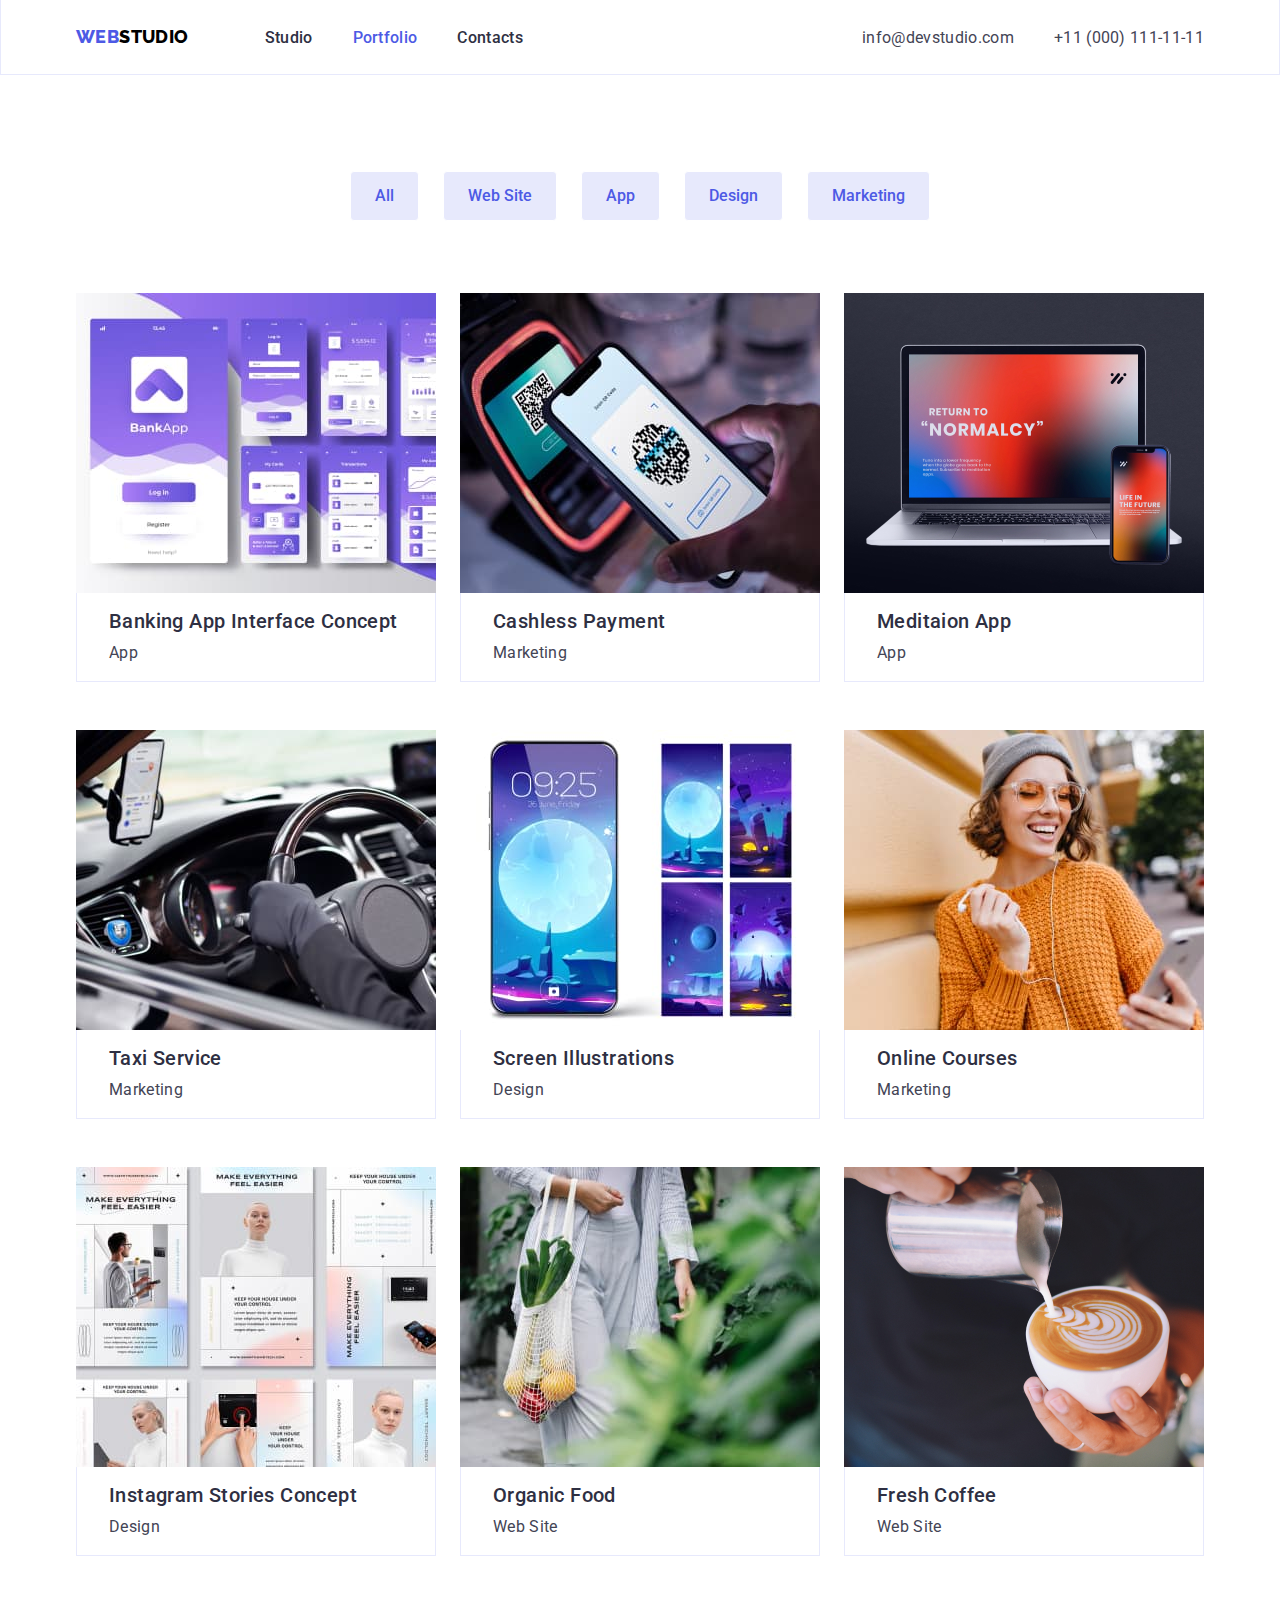
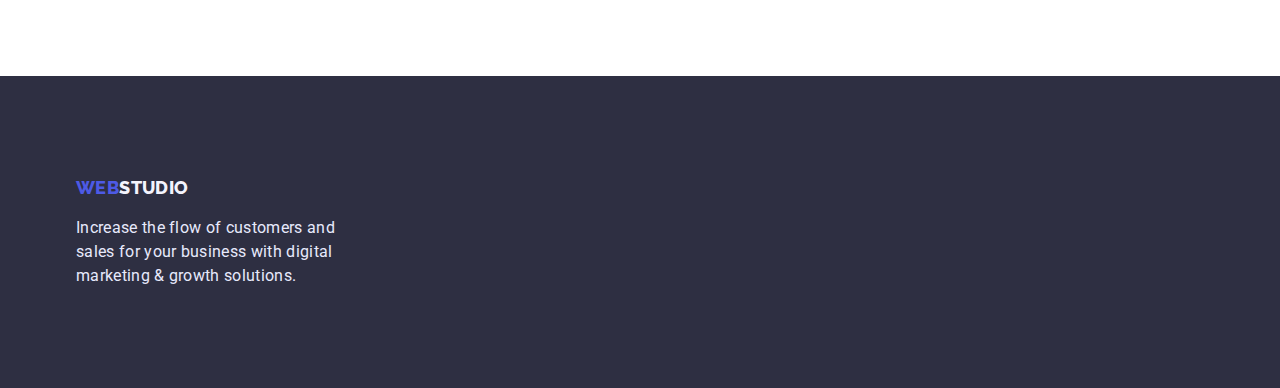
==== portfolio.html @ 22b2528f "Initial commit" ====
<!DOCTYPE html>
<html lang="en">
  <head>
    <meta charset="UTF-8" />
    <meta http-equiv="X-UA-Compatible" content="IE=edge" />
    <meta name="viewport" content="width=device-width, initial-scale=1.0" />
    <title>Document</title>
    <link rel="preconnect" href="https://fonts.gstatic.com" />
    <link rel="preconnect" href="https://fonts.googleapis.com" />
    <link rel="preconnect" href="https://fonts.gstatic.com" crossorigin />
    <link
      href="https://fonts.googleapis.com/css2?family=Raleway:wght@800&family=Roboto:wght@400;500;700;900&display=swap"
      rel="stylesheet"
    />
    <link
      rel="stylesheet"
      href="https://cdn.jsdelivr.net/npm/modern-normalize@1.1.0/modern-normalize.min.css"
    />
    <link rel="stylesheet" href="./css/styles.css" />
  </head>
  <body class="body">
    <header class="header border">
      <div class="container-header container">
        <nav class="header-navigation">
          <a class="logo-link link" href="./index.html"
            ><span class="log">WEB</span>STUDIO</a
          >
          <ul class="header-list list">
            <li class="header-contact">
              <a class="contakt-nav link" href="./index.html">Studio</a>
            </li>
            <li class="header-contact">
              <a class="contakt-nav link current" href="./portfolio.html"
                >Portfolio</a
              >
            </li>
            <li class="header-contact">
              <a class="contakt-nav link" href="">Contacts</a>
            </li>
          </ul>
        </nav>
        <address class="adress">
          <ul class="header-list list">
            <li class="header-adress mail">
              <a class="contakt-link link" href="mailto:info@devstudio.com"
                >info@devstudio.com</a
              >
            </li>
            <li class="header-adress">
              <a class="contakt-link link" href="tel:+110001111111"
                >+11 (000) 111-11-11</a
              >
            </li>
          </ul>
        </address>
      </div>
    </header>
    <!-- Hero -->
    <main>
      <section class="button-port">
        <div class="container">
          <ul class="header-list list btn">
            <li class="button-portfolio">
              <button class="site-button" type="button">All</button>
            </li>
            <li class="button-portfolio">
              <button class="site-button" type="button">Web Site</button>
            </li>
            <li class="button-portfolio">
              <button class="site-button" type="button">App</button>
            </li>
            <li class="button-portfolio">
              <button class="site-button" type="button">Design</button>
            </li>
            <li class="button-portfolio">
              <button class="site-button" type="button">Marketing</button>
            </li>
          </ul>
        </div>

        <h1 visually-hidden class="visually-hidden">Navigaciy</h1>
        <div class="container">
          <ul class="header-list list portfolio">
            <li class="list-portfolio">
              <img
                src="./images/portfolio/bankingapp1.jpg"
                alt="bankingapp"
                width="360"
                height="300"
              />
              <div class="tit-paragraf">
                <h2 class="title-portfolio">Banking App Interface Concept</h2>
                <p class="paragraf">App</p>
              </div>
            </li>
            <li class="list-portfolio">
              <img
                src="./images/portfolio/cashlispay.jpg"
                alt="charlespaymant"
                width="360"
                height="300"
              />
              <div class="tit-paragraf">
                <h2 class="title-portfolio">Cashless Payment</h2>
                <p class="paragraf">Marketing</p>
              </div>
            </li>
            <li class="list-portfolio">
              <img
                src="./images/portfolio/meditaonapp.jpg"
                alt="bankingapp"
                width="360"
                height="300"
              />
              <div class="tit-paragraf">
                <h2 class="title-portfolio">Meditaion App</h2>
                <p class="paragraf">App</p>
              </div>
            </li>
            <li class="list-portfolio">
              <img
                src="./images/portfolio/taxiservice1.jpg"
                alt="taxiservice"
                width="360"
                height="300"
              />
              <div class="tit-paragraf">
                <h2 class="title-portfolio">Taxi Service</h2>
                <p class="paragraf">Marketing</p>
              </div>
            </li>
            <li class="list-portfolio">
              <img
                src="./images/portfolio/screenilustration.jpg"
                alt="screenilustration"
                width="360"
                height="300"
              />
              <div class="tit-paragraf">
                <h2 class="title-portfolio">Screen Illustrations</h2>
                <p class="paragraf">Design</p>
              </div>
            </li>
            <li class="list-portfolio">
              <img
                src="./images/portfolio/onlinecurses.jpg"
                alt="onlinecurses"
                width="360"
                height="300"
              />
              <div class="tit-paragraf">
                <h2 class="title-portfolio">Online Courses</h2>
                <p class="paragraf">Marketing</p>
              </div>
            </li>
            <li class="list-portfolio">
              <img
                src="./images/portfolio/instagramstories.jpg"
                alt="instagramstories"
                width="360"
                height="300"
              />
              <div class="tit-paragraf">
                <h2 class="title-portfolio">Instagram Stories Concept</h2>
                <p class="paragraf">Design</p>
              </div>
            </li>
            <li class="list-portfolio">
              <img
                src="./images/portfolio/organikfood1.jpg"
                alt="organicfood"
                width="360"
                height="300"
              />
              <div class="tit-paragraf">
                <h2 class="title-portfolio">Organic Food</h2>
                <p class="paragraf">Web Site</p>
              </div>
            </li>
            <li class="list-portfolio">
              <img
                src="./images/portfolio/coffe.jpg"
                alt="freschkafe"
                width="360"
                height="300"
              />
              <div class="tit-paragraf">
                <h2 class="title-portfolio">Fresh Coffee</h2>
                <p class="paragraf">Web Site</p>
              </div>
            </li>
          </ul>
        </div>
      </section>
    </main>

    <footer class="footer">
      <div class="container">
        <a class="logo-f link" href="./index.html"
          ><span class="log">WEB</span>STUDIO</a
        >
        <p class="footer-par">
          Increase the flow of customers and sales for your business with
          digital marketing & growth solutions.
        </p>
      </div>
    </footer>
  </body>
</html>
---- css/styles.css ----
:root {
    --paragraf-text-color: #434455;
    --accent-color: #ffffff;
    --accent-focus: #4D5AE5;
    --tittle-body-color: #2e2f42;
    --button-color: #f4f4fd;
    --logo-accent: #000000;
    --second-color: #e7e9fc;
}

.body {
    background-color: var(--accent-color);
    color: var(--tittle-body-color);
    font-family: "Roboto", sans-serif;
    font-style: normal;
    font-size: 20px;
    line-height: 1.2;
    letter-spacing: 0.02em;
}

.visually-hidden {
    position: absolute;
    white-space: nowrap;
    width: 1px;
    height: 1px;
    overflow: hidden;
    border: 0;
    padding: 0;
    clip: rect(0 0 0 0);
    clip-path: inset(50%);
    margin: -1px;
}


.hero-button {
    color: var(--accent-color);
    background: var(--accent-focus);
    border-radius: 4px;
    font-family: inherit;
    font-weight: 500;
    font-size: 16px;
    line-height: 1.5;
    padding-top: 16px;
    padding-bottom: 16px;
    padding-left: 32px;
    padding-right: 32px;
    margin-top: 59px;
    border: none;

}

.hero {
    background: var(--tittle-body-color);
    /* display: flex; */
    margin: auto;
    padding-top: 188px;
    padding-bottom: 188px;
    text-align: center;
}

.hero-h {
    /* display: flex; */
    font-weight: 700;
    font-size: 56px;
    line-height: 1.07;
    letter-spacing: 0.02em;
    color: var(--accent-color);
    text-align: center;
    margin-left: auto;
    margin-right: auto;
    width: 500px;

}

.logo-link {
    color: var(--logo-accent);
    font-weight: 800;
    font-size: 18px;
    line-height: 1.33;
    font-family: "Raleway", sans-serif;
}

.logo-link:hover,
.logo-link:focus {
    color: var(--accent-focus);
}

.log {
    color: var(--accent-focus);
}


.logo-f:active {
    color: var(--accent-focus);
}

.logo-f {
    margin-bottom: 16px;
}

.contakt-link {
    font-style: normal;
    font-weight: 400;
    font-size: 16px;
    line-height: 1.5;
    letter-spacing: 0.02em;
    color: var(--paragraf-text-color);
}

.contakt-nav:hover,
.contakt-nav:focus,
.contakt-nav.current {
    color: var(--accent-focus);
}

.contakt-link:hover,
.contakt-link:focus,
.contakt-link:active {
    color: var(--accent-focus);
}

.contakt-nav {
    font-weight: 500;
    font-size: 16px;
    line-height: 1.5;
    letter-spacing: 0.02em;
    color: var(--tittle-body-color);
}

.site-button {
    background: var(--second-color);
    border: 1px solid var(--accent-color);
    border-radius: 4px;
    color: var(--accent-focus);
    cursor: pointer;
    font-style: normal;
    font-weight: 500;
    font-size: 16px;
    line-height: 1.5;
    font-family: "Roboto";
    padding: 12px 24px;
}

.site-button:hover,
.site-button:focus {
    color: var(--accent-color);
    background-color: var(--accent-focus)
}

.background {
    background-color: var(--second-color);
}

.site-button:active {
    background-color: var(--accent-focus);
    color: var(--accent-color);
}

.title-ferst {
    font-weight: 700;
    font-size: 36px;
    line-height: 1.11;
    margin-bottom: 72px;
}

.title {
    font-weight: 700;
    font-size: 36px;
    line-height: 1.11;
    color: var(--tittle-body-color);
}

.title-portfolio {
    font-weight: 500;
    font-size: 20px;
    line-height: 1.2;
    color: var(--tittle-body-color);
    margin-bottom: 8px;

}

.title-p {
    font-weight: 500;
    font-size: 20px;
    line-height: 1.2;
    color: var(--tittle-body-color);
    margin-bottom: 8px;

}

.paragraf:not(:last-child) {
    margin-right: 24px;

}

.paragraf {
    font-weight: 400;
    font-size: 16px;
    line-height: 1.5;
    letter-spacing: 0.02em;
    color: var(--paragraf-text-color);
}

.footer {
    background-color: var(--tittle-body-color);
    padding-top: 100px;
    padding-bottom: 100px;
}

.logo-f {
    color: var(--button-color);
    font-weight: 800;
    font-size: 18px;
    line-height: 1.33;
    font-family: "Raleway", sans-serif;
    width: 264px;
    margin-bottom: 16px;
    display: flex;
}

.logo-f:hover,
.logo-f:focus {
    color: var(--accent-focus);
}

.footer-par {
    font-size: 16px;
    line-height: 1.5;
    letter-spacing: 0.02em;
    color: var(--second-color);
    font-weight: 400;
    flex-direction: row;
    align-items: flex-start;
    padding: 0px;
    width: 264px;
}


*,
*::before,
*::after {
    box-sizing: border-box;
}

h1,
h2,
h3,
h4,
h5,
h6,
p {
    margin-top: 0;
    margin-bottom: 0;
}

ul,
ol {
    margin-top: 0;
    margin-bottom: 0;
    padding-left: 0;
}

img {
    display: block;
}

button {
    cursor: pointer;
}

.link {
    text-decoration: none;
}

.list {
    list-style: none;
}

.container {
    width: 1158px;
    margin-left: auto;
    margin-right: auto;
    padding-left: 15px;
    padding-right: 15px;
    margin: auto;
}

.container-header {

    display: flex;
    align-items: center;
}

.title-ferst {
    text-align: center;
    margin-bottom: 72px;

}

.title:not(:last-child) {
    margin-right: 24px;
}

.title {
    box-sizing: border-box;
}

.header-navigation {
    display: flex;
    align-items: center;
}

.logo-link {
    margin-right: 76px;
}

.header-list {
    display: flex;
    margin: auto;

}

.header-contact:not(:last-child) {
    margin-right: 40px;
}

.contakt-link {}


.adress {
    margin-left: auto;
}

.contact-link link {
    margin-left: auto;
}

.mail {
    margin-right: 40px;
}

.adress {
    display: flex;
}

.header {
    padding-top: 24px;
    padding-bottom: 24px;

}

.our-team .backgraund {
    background-color: #f4f4fd;
}



.we-doing {
    flex-basis: calc((100%-48px)/3);
}

.what-wedoing {
    display: flex;
    padding-top: 0px;
}




.list-portfolio:not(:nth-last-child(-n+3)) {
    margin-bottom: 48px;
}



.team:not(:nth-child(4n)) {
    margin-right: 24px;
}

.team {
    flex-basis: calc((100%-48px)/4);
}

.button-portfolio {}

.button-portfolio:not(:last-child) {
    margin-right: 24px;
}

.border {
    border-bottom-width: 1px;
    border-bottom-style: solid;
    border-bottom-color: var(--second-color);

    border-right-width: 1px;
    border-right-style: solid;
    border-right-color: var(--second-color);

    border-left-width: 1px;
    border-left-style: solid;
    border-left-color: var(--second-color);
}

.card {}

.btn {
    display: flex;
    margin-left: auto;
    margin-right: auto;
    justify-content: center;
    margin-bottom: 72px;
}

.section {
    padding-top: 120px;
    padding-bottom: 120px;
}

.tit-par {
    text-align: center;
    background-color: var(--accent-color);
    padding-top: 32px;
    padding-bottom: 32px;
}

.button-port {
    padding-top: 96px;
    padding-bottom: 120px;
}

.tit-paragraf {
    padding: 16px 32px;
    border-bottom-width: 1px;
    border-bottom-style: solid;
    border-bottom-color: var(--second-color);

    border-right-width: 1px;
    border-right-style: solid;
    border-right-color: var(--second-color);

    border-left-width: 1px;
    border-left-style: solid;
    border-left-color: var(--second-color);

}

.list-portfolio:nth-child(3n) {
    margin-right: 0;
}

.list-portfolio {
    margin-right: 24px;
    margin-bottom: 48px;
}

.list-portfolio:nth-last-child(-n+3) {
    margin-bottom: 0;
}

.portfolio {
    display: flex;
    flex-wrap: wrap;
    margin-right: 0px;
}
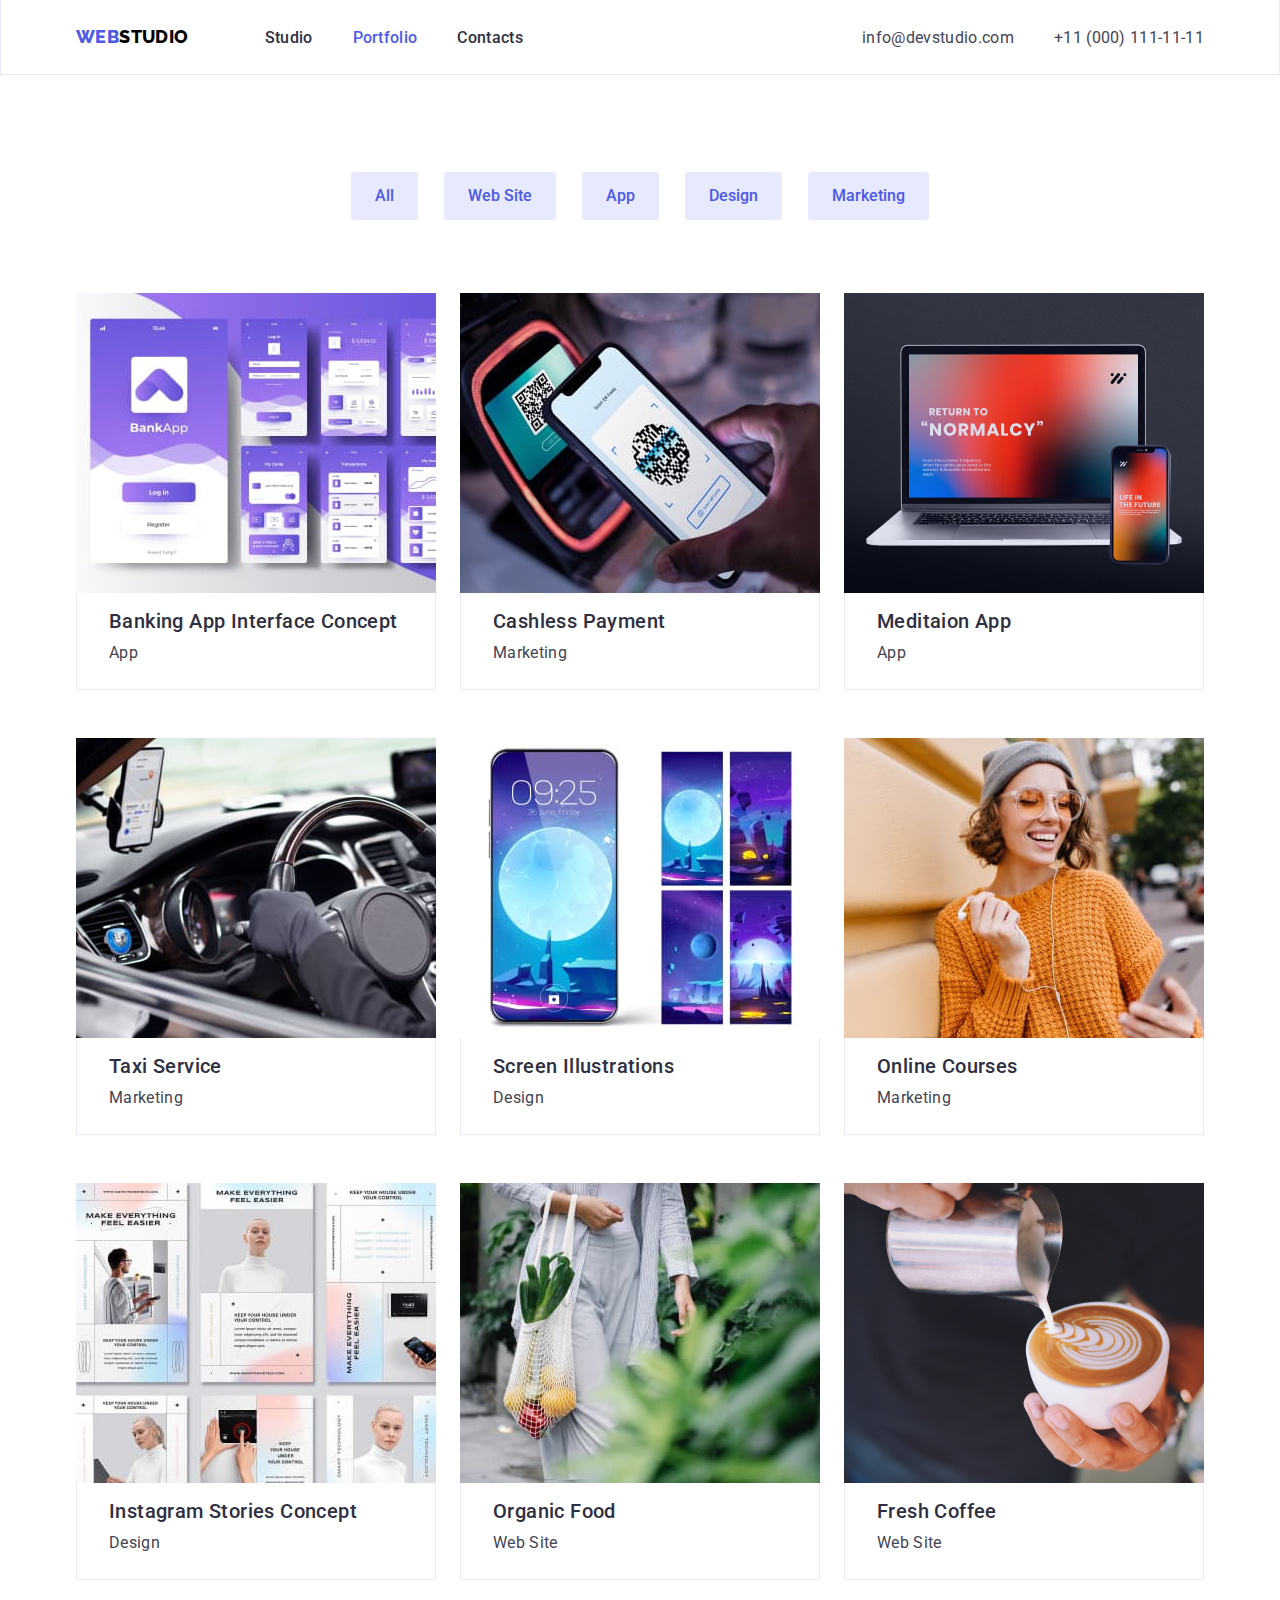
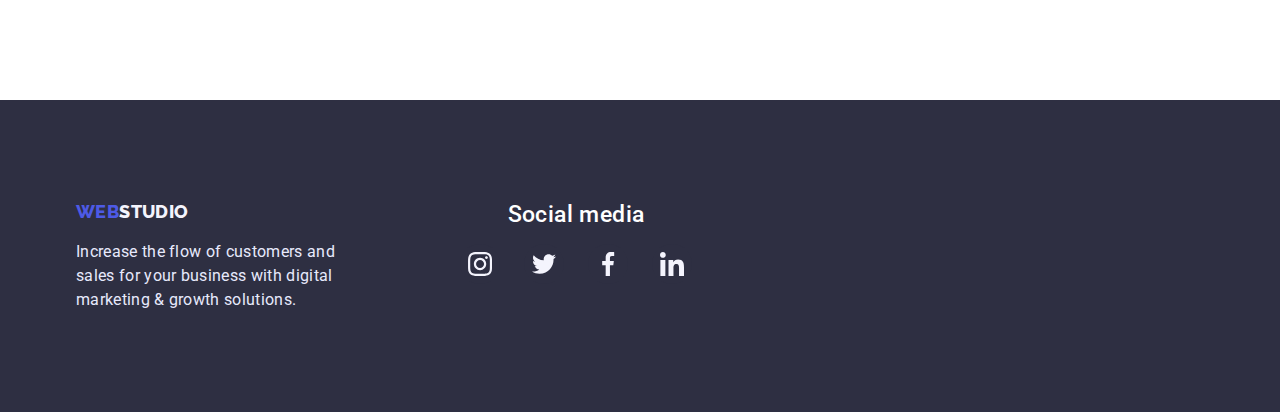
==== commit 493159f8: "updatai footer" ====
--- a/portfolio.html
+++ b/portfolio.html
@@ -195,7 +195,8 @@
     </main>
 
     <footer class="footer">
-      <div class="container">
+      <div class="container footer-container">
+      <div class="logo-box">
         <a class="logo-f link" href="./index.html"
           ><span class="log">WEB</span>STUDIO</a
         >
@@ -204,6 +205,45 @@
           digital marketing & growth solutions.
         </p>
       </div>
+
+      <div class="media">
+        <h3 class="foot-tit">Social media</h3>
+        <ul class="soc-list list">
+           <li class="soc-list-footer">
+                   <a href=""class="soc-link-footer">                                                                                                                             
+                     <svg class="soc-icon-footer" width="24" height="24">
+                        <use
+                          href="./images/icons.svg/sprait.svg#icon-instagram-21"
+                        ></use>
+                      </svg>
+                    </a>
+                  </li>
+                  <li class="soc-list-footer">
+                    <a href="" class="soc-link-footer"
+                      ><svg class="soc-icon-footer" width="24" height="24">
+                        <use
+                          href="./images/icons.svg/sprait.svg#icon-twitter-1"
+                        ></use></svg
+                    ></a>
+                  </li>
+                  <li class="soc-list-footer">
+                    <a href="" class="soc-link-footer"
+                      ><svg class="soc-icon-footer" width="24" height="24">
+                        <use
+                          href="./images/icons.svg/sprait.svg#icon-facebook-1"
+                        ></use></svg
+                    ></a>
+                  </li>
+                  <li class="soc-list-footer">
+                    <a href="" class="soc-link-footer"
+                      ><svg class="soc-icon-footer" width="24" height="24">
+                        <use
+                           href="./images/icons.svg/sprait.svg#icon-linkedin" 
+                        ></use></svg
+                    ></a>
+                  </li>
+                </ul>
+               </div>
     </footer>
   </body>
 </html>
--- a/css/styles.css
+++ b/css/styles.css
@@ -6,6 +6,8 @@
     --button-color: #f4f4fd;
     --logo-accent: #000000;
     --second-color: #e7e9fc;
+    --green-hover-color: #31D0AA;
+    --hover-focus-color: #404bbf;
 }
 
 .body {
@@ -50,16 +52,19 @@
 }
 
 .hero {
-    background: var(--tittle-body-color);
-    /* display: flex; */
+    max-width: 1440px;
+    height: 600px;
+    background: cover;
     margin: auto;
     padding-top: 188px;
     padding-bottom: 188px;
     text-align: center;
+    background-image: linear-gradient(rgba(46, 47, 66, 0.7), rgba(46, 47, 66, 0.7)),
+        url(../images/people-office.jpg)
 }
 
 .hero-h {
-    /* display: flex; */
+
     font-weight: 700;
     font-size: 56px;
     line-height: 1.07;
@@ -199,6 +204,7 @@
     line-height: 1.5;
     letter-spacing: 0.02em;
     color: var(--paragraf-text-color);
+    margin-bottom: 8px;
 }
 
 .footer {
@@ -222,6 +228,470 @@
 .logo-f:focus {
     color: var(--accent-focus);
 }
+
+
+*,
+*::before,
+*::after {
+    box-sizing: border-box;
+}
+
+h1,
+h2,
+h3,
+h4,
+h5,
+h6,
+p {
+    margin-top: 0;
+    margin-bottom: 0;
+}
+
+ul,
+ol {
+    margin-top: 0;
+    margin-bottom: 0;
+    padding-left: 0;
+}
+
+img {
+    display: block;
+}
+
+button {
+    cursor: pointer;
+}
+
+.link {
+    text-decoration: none;
+    /* display: flex; */
+}
+
+.list {
+    list-style: none;
+}
+
+.container {
+    width: 1158px;
+    margin-left: auto;
+    margin-right: auto;
+    padding-left: 15px;
+    padding-right: 15px;
+    margin: auto;
+}
+
+.container-header {
+
+    display: flex;
+    align-items: center;
+}
+
+.title-ferst {
+    text-align: center;
+    margin-bottom: 72px;
+
+}
+
+.title:not(:last-child) {
+    margin-right: 24px;
+}
+
+.title {
+    box-sizing: border-box;
+
+}
+
+.header-navigation {
+    display: flex;
+    align-items: center;
+}
+
+.logo-link {
+    margin-right: 76px;
+}
+
+.header-list {
+    display: flex;
+    margin: auto;
+
+}
+
+.header-contact:not(:last-child) {
+    margin-right: 40px;
+}
+
+.contakt-link {}
+
+
+.adress {
+    margin-left: auto;
+}
+
+.contact-link link {
+    margin-left: auto;
+}
+
+.mail {
+    margin-right: 40px;
+}
+
+.adress {
+    display: flex;
+}
+
+.header {
+    padding-top: 24px;
+    padding-bottom: 24px;
+
+}
+
+.our-team .backgraund {
+    background-color: #f4f4fd;
+}
+
+.we-doing {
+    flex-basis: calc((100%-48px)/3);
+}
+
+.what-wedoing {
+    display: flex;
+    padding-bottom: 120px;
+}
+
+.list-portfolio:not(:nth-last-child(-n+3)) {
+    margin-bottom: 48px;
+}
+
+.team:not(:nth-child(4n)) {
+    margin-right: 24px;
+}
+
+.team {
+    flex-basis: calc((100%-48px)/4);
+    /* box-shadow: rgba(46, 47, 66, 0.08),
+        rgba(46, 47, 66, 0.16); */
+}
+
+.button-portfolio {}
+
+.button-portfolio:not(:last-child) {
+    margin-right: 24px;
+}
+
+.border {
+    border-bottom-width: 1px;
+    border-bottom-style: solid;
+    border-bottom-color: var(--second-color);
+
+    border-right-width: 1px;
+    border-right-style: solid;
+    border-right-color: var(--second-color);
+
+    border-left-width: 1px;
+    border-left-style: solid;
+    border-left-color: var(--second-color);
+}
+
+.card {}
+
+.btn {
+    display: flex;
+    margin-left: auto;
+    margin-right: auto;
+    justify-content: center;
+    margin-bottom: 72px;
+}
+
+.section {
+    padding-top: 120px;
+    padding-bottom: 120px;
+}
+
+.tit-par {
+    text-align: center;
+    background-color: var(--accent-color);
+    padding-top: 32px;
+    /* padding-bottom: 32px; */
+}
+
+.button-port {
+    padding-top: 96px;
+    padding-bottom: 120px;
+}
+
+.tit-paragraf {
+    padding: 16px 32px;
+    border-bottom-width: 1px;
+    border-bottom-style: solid;
+    border-bottom-color: var(--second-color);
+
+    border-right-width: 1px;
+    border-right-style: solid;
+    border-right-color: var(--second-color);
+
+    border-left-width: 1px;
+    border-left-style: solid;
+    border-left-color: var(--second-color);
+
+}
+
+.list-portfolio:nth-child(3n) {
+    margin-right: 0;
+}
+
+.list-portfolio {
+    margin-right: 24px;
+    margin-bottom: 48px;
+}
+
+.list-portfolio:nth-last-child(-n+3) {
+    margin-bottom: 0;
+}
+
+.portfolio {
+    display: flex;
+    flex-wrap: wrap;
+    margin-right: 0px;
+}
+
+.social-list {
+    padding-top: 16px;
+
+}
+
+.item {}
+
+
+
+.footer-social {
+    display: flex;
+    /* flex-direction: column; */
+
+}
+
+.section-customers {
+    padding-top: 120px;
+    padding-bottom: 130px;
+    /* display: block; */
+
+}
+
+.foot-soc {
+    display: flex;
+}
+
+/* .customers {
+    margin-left: auto;
+    margin-right: auto;
+    display: flex;
+} */
+
+.soc-link {
+    display: flex;
+    color: #e7e9fc;
+
+}
+
+.social {
+    display: flex;
+    padding-left: 16px;
+}
+
+.icons {
+
+    display: flex;
+    margin-top: 8px;
+    margin-bottom: 32px;
+
+}
+
+.mark {
+    gap: 24px;
+}
+
+.title::before {
+    content: "";
+    display: block;
+    height: 112px;
+    background-color: var(--button-color);
+
+    background-size: 64px 64px;
+    background-repeat: no-repeat;
+    background-position: center;
+}
+
+.icon-delivery::before {
+    background-image: url(../images/icons.svg/anten.svg);
+
+}
+
+.icon-clock::before {
+    background-image: url(../images/icons.svg/clock1.svg);
+}
+
+.icon-comp::before {
+    background-image: url(../images/icons.svg/diag.svg);
+}
+
+.icon-astronaut::before {
+    background-image: url(../images/icons.svg/astron.svg);
+}
+
+
+.customers {
+    margin-bottom: 72px;
+    text-align: center;
+}
+
+
+
+/* ////Footer////// */
+
+.foot-soc {
+    display: flex;
+}
+
+.coc-link {
+    display: flex;
+
+}
+
+.soc-list {
+    display: flex;
+    justify-content: center;
+    gap: 24px;
+
+}
+
+.soc-list-item {
+    width: 40px;
+    height: 40px;
+    margin-bottom: 32px;
+}
+
+.soc-link {
+    width: 100%;
+    height: 100%;
+    border-radius: 50%;
+    display: flex;
+    justify-content: center;
+    align-items: center;
+    background-color: var(--accent-focus);
+
+}
+
+/* ////CUSTOMERS*/
+.icon-cust {}
+
+
+.list {}
+
+.icon {
+    width: 104px;
+    height: 56px;
+    fill: #afb1b8;
+
+
+}
+
+.customers-list {
+    display: flex;
+    gap: 24px;
+
+
+}
+
+.link-cust {
+    display: flex;
+    justify-content: center;
+    align-items: center;
+    width: 100%;
+    height: 100%;
+    border: 1px solid #8e8f99;
+    border-radius: 4px;
+
+}
+
+
+.link-cust:hover,
+.link-cust:focus {
+    border-color: var(--hover-focus-color);
+
+}
+
+.link-cust:hover .icon,
+.link-cust:focus .icon {
+    fill: var(--hover-focus-color);
+}
+
+.icon-cust {
+    width: calc((100%-120px)/6);
+    height: 88px;
+    list-style: none;
+
+}
+
+.soc-icon-footer {
+
+    display: flex;
+}
+
+.soc-link-footer {
+    /* width: 100%;
+    height: 100%; */
+    border-radius: 50%;
+    display: flex;
+    justify-content: center;
+    align-items: center;
+    background-color: #2E2F42;
+
+    width: 40px;
+    height: 40px;
+}
+
+.soc-link-footer:hover,
+.soc-link-footer:focus {
+    background-color: var(--green-hover-color);
+
+}
+
+.foot-tit {
+    color: #ffffff;
+    text-align: center;
+    display: flex;
+    justify-content: center;
+    /* padding-top: 100px;
+    padding-bottom: 130px; */
+    font-weight: 500;
+    margin-bottom: 16px;
+}
+
+.social {
+    display: block;
+}
+
+.soc-list-footer {
+    displey: flex;
+}
+
+/* .footer {
+    display: flex;
+} */
+
+.container-foot {
+    /* display: flex; */
+    flex-direction: column;
+    margin-top: 0;
+    box-sizing: border-box;
+}
+
+/* .foot-container {
+    display: flex;
+    align-items: baseline; */
+.foot {
+    /*  */
+}
+
 
 .footer-par {
     font-size: 16px;
@@ -235,230 +705,72 @@
     width: 264px;
 }
 
-
-*,
-*::before,
-*::after {
-    box-sizing: border-box;
-}
-
-h1,
-h2,
-h3,
-h4,
-h5,
-h6,
-p {
-    margin-top: 0;
-    margin-bottom: 0;
-}
-
-ul,
-ol {
-    margin-top: 0;
-    margin-bottom: 0;
-    padding-left: 0;
-}
-
-img {
-    display: block;
-}
-
-button {
-    cursor: pointer;
-}
-
-.link {
-    text-decoration: none;
-}
-
-.list {
-    list-style: none;
-}
-
-.container {
-    width: 1158px;
-    margin-left: auto;
-    margin-right: auto;
-    padding-left: 15px;
-    padding-right: 15px;
-    margin: auto;
-}
-
-.container-header {
-
-    display: flex;
-    align-items: center;
-}
-
-.title-ferst {
-    text-align: center;
-    margin-bottom: 72px;
-
-}
-
-.title:not(:last-child) {
-    margin-right: 24px;
-}
-
-.title {
-    box-sizing: border-box;
-}
-
-.header-navigation {
-    display: flex;
-    align-items: center;
-}
-
-.logo-link {
-    margin-right: 76px;
-}
-
-.header-list {
-    display: flex;
-    margin: auto;
-
-}
-
-.header-contact:not(:last-child) {
-    margin-right: 40px;
-}
-
-.contakt-link {}
-
-
-.adress {
-    margin-left: auto;
-}
-
-.contact-link link {
-    margin-left: auto;
-}
-
-.mail {
-    margin-right: 40px;
-}
-
-.adress {
-    display: flex;
-}
-
-.header {
-    padding-top: 24px;
-    padding-bottom: 24px;
-
-}
-
-.our-team .backgraund {
-    background-color: #f4f4fd;
-}
-
-
-
-.we-doing {
-    flex-basis: calc((100%-48px)/3);
-}
-
-.what-wedoing {
-    display: flex;
-    padding-top: 0px;
-}
-
-
-
-
-.list-portfolio:not(:nth-last-child(-n+3)) {
-    margin-bottom: 48px;
-}
-
-
-
-.team:not(:nth-child(4n)) {
-    margin-right: 24px;
-}
-
-.team {
-    flex-basis: calc((100%-48px)/4);
-}
-
-.button-portfolio {}
-
-.button-portfolio:not(:last-child) {
-    margin-right: 24px;
-}
-
-.border {
-    border-bottom-width: 1px;
-    border-bottom-style: solid;
-    border-bottom-color: var(--second-color);
-
-    border-right-width: 1px;
-    border-right-style: solid;
-    border-right-color: var(--second-color);
-
-    border-left-width: 1px;
-    border-left-style: solid;
-    border-left-color: var(--second-color);
-}
-
-.card {}
-
-.btn {
-    display: flex;
-    margin-left: auto;
-    margin-right: auto;
-    justify-content: center;
-    margin-bottom: 72px;
-}
-
-.section {
-    padding-top: 120px;
-    padding-bottom: 120px;
-}
-
-.tit-par {
-    text-align: center;
-    background-color: var(--accent-color);
-    padding-top: 32px;
-    padding-bottom: 32px;
-}
-
-.button-port {
-    padding-top: 96px;
-    padding-bottom: 120px;
-}
-
-.tit-paragraf {
-    padding: 16px 32px;
-    border-bottom-width: 1px;
-    border-bottom-style: solid;
-    border-bottom-color: var(--second-color);
-
-    border-right-width: 1px;
-    border-right-style: solid;
-    border-right-color: var(--second-color);
-
-    border-left-width: 1px;
-    border-left-style: solid;
-    border-left-color: var(--second-color);
-
-}
-
-.list-portfolio:nth-child(3n) {
-    margin-right: 0;
-}
-
-.list-portfolio {
-    margin-right: 24px;
-    margin-bottom: 48px;
-}
-
-.list-portfolio:nth-last-child(-n+3) {
-    margin-bottom: 0;
-}
-
-.portfolio {
-    display: flex;
-    flex-wrap: wrap;
-    margin-right: 0px;
-}+.container-foot2 {}
+
+.footer-erst {
+
+    display: flex;
+
+
+}
+
+.oll-footer {
+    display: flex;
+
+}
+
+.container-foot {
+    margin-right: 120px;
+}
+
+
+
+
+
+
+
+/* ----Portfolio-footer */
+
+
+.footer {}
+
+.container {}
+
+.footer-container {
+
+    display: flex;
+}
+
+.logo-box {
+    margin-right: 120px;
+}
+
+.logo-f {}
+
+.link {}
+
+.log {}
+
+.footer-par {}
+
+.media {}
+
+.socialtext {}
+
+.soc-list {
+    display: flex;
+}
+
+.list {}
+
+.soc-list-footer {}
+
+.soc-link-footer {}
+
+.soc-icon-footer {}
+
+
+
+
+
+/* TEsT------------------------------------- */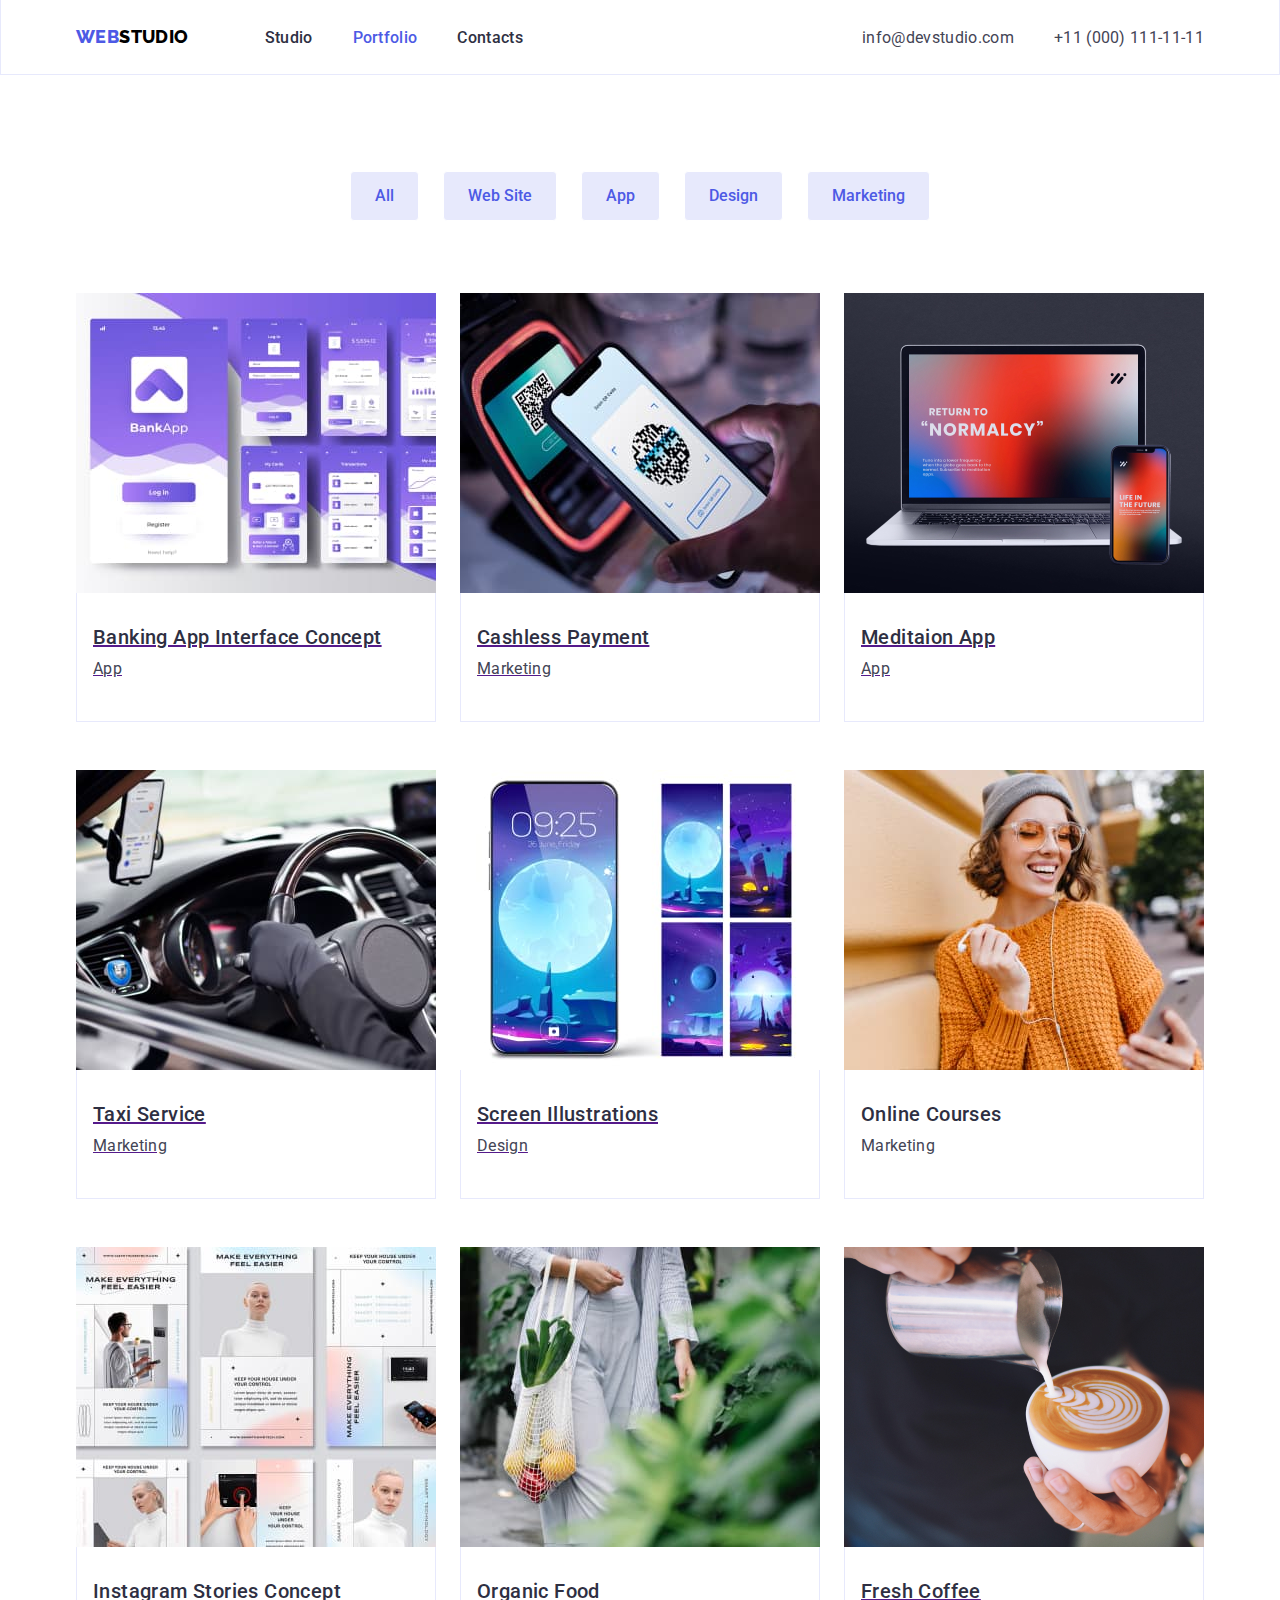
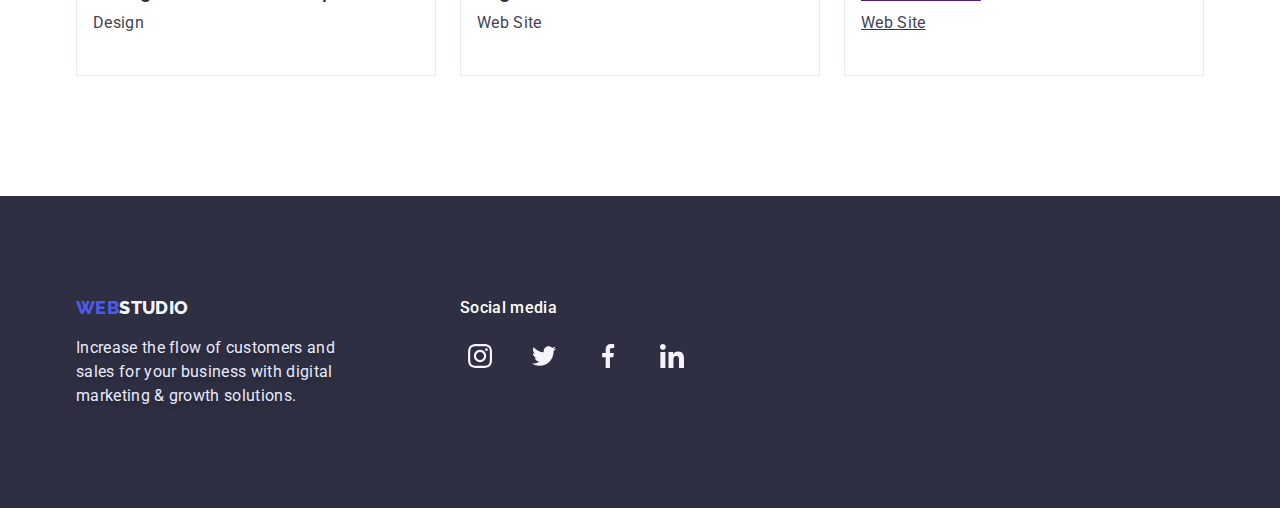
==== commit c3361cca: "updatei" ====
--- a/portfolio.html
+++ b/portfolio.html
@@ -81,8 +81,11 @@
         <h1 visually-hidden class="visually-hidden">Navigaciy</h1>
         <div class="container">
           <ul class="header-list list portfolio">
-            <li class="list-portfolio">
-              <img
+  
+          
+            <li class="list-portfolio">
+          <a href="" class="paragraf-link">
+              <img class="img-portfolio"
                 src="./images/portfolio/bankingapp1.jpg"
                 alt="bankingapp"
                 width="360"
@@ -92,21 +95,27 @@
                 <h2 class="title-portfolio">Banking App Interface Concept</h2>
                 <p class="paragraf">App</p>
               </div>
-            </li>
-            <li class="list-portfolio">
-              <img
+              </a>
+              </li>
+              
+            
+            <li class="list-portfolio">
+<a href="" class="paragraf-link">
+              <img class="img-portfolio"
                 src="./images/portfolio/cashlispay.jpg"
                 alt="charlespaymant"
                 width="360"
-                height="300"
-              />
-              <div class="tit-paragraf">
+                height="300" />
+             <div class="tit-paragraf">
                 <h2 class="title-portfolio">Cashless Payment</h2>
                 <p class="paragraf">Marketing</p>
               </div>
-            </li>
-            <li class="list-portfolio">
-              <img
+              </a>
+            </li>
+              
+            <li class="list-portfolio">
+             <a href="" class="paragraf-link">
+              <img class="img-portfolio"
                 src="./images/portfolio/meditaonapp.jpg"
                 alt="bankingapp"
                 width="360"
@@ -116,9 +125,11 @@
                 <h2 class="title-portfolio">Meditaion App</h2>
                 <p class="paragraf">App</p>
               </div>
-            </li>
-            <li class="list-portfolio">
-              <img
+              </a>
+            </li>
+            
+            <li class="list-portfolio"><a href="" class="paragraf-link">
+              <img class="img-portfolio"
                 src="./images/portfolio/taxiservice1.jpg"
                 alt="taxiservice"
                 width="360"
@@ -128,9 +139,12 @@
                 <h2 class="title-portfolio">Taxi Service</h2>
                 <p class="paragraf">Marketing</p>
               </div>
-            </li>
-            <li class="list-portfolio">
-              <img
+              </a>
+            </li>
+          
+            
+            <li class="list-portfolio"><a href="" class="paragraf-link">
+              <img class="img-portfolio"
                 src="./images/portfolio/screenilustration.jpg"
                 alt="screenilustration"
                 width="360"
@@ -140,9 +154,11 @@
                 <h2 class="title-portfolio">Screen Illustrations</h2>
                 <p class="paragraf">Design</p>
               </div>
-            </li>
-            <li class="list-portfolio">
-              <img
+              </a>
+            </li>
+
+            <li class="list-portfolio"><a href="" class="paragraf-link"></a>
+              <img class="img-portfolio"
                 src="./images/portfolio/onlinecurses.jpg"
                 alt="onlinecurses"
                 width="360"
@@ -152,9 +168,12 @@
                 <h2 class="title-portfolio">Online Courses</h2>
                 <p class="paragraf">Marketing</p>
               </div>
-            </li>
-            <li class="list-portfolio">
-              <img
+              </a>
+            </li>
+          
+
+            <li class="list-portfolio"><a href="" class="paragraf-link"></a>
+              <img class="img-portfolio"
                 src="./images/portfolio/instagramstories.jpg"
                 alt="instagramstories"
                 width="360"
@@ -164,9 +183,11 @@
                 <h2 class="title-portfolio">Instagram Stories Concept</h2>
                 <p class="paragraf">Design</p>
               </div>
-            </li>
-            <li class="list-portfolio">
-              <img
+              </a>
+            </li>
+           
+            <li class="list-portfolio"><a href="" class="paragraf-link"></a>
+              <img class="img-portfolio"
                 src="./images/portfolio/organikfood1.jpg"
                 alt="organicfood"
                 width="360"
@@ -176,9 +197,12 @@
                 <h2 class="title-portfolio">Organic Food</h2>
                 <p class="paragraf">Web Site</p>
               </div>
-            </li>
-            <li class="list-portfolio">
-              <img
+              </a>
+            </li>
+
+            <li class="list-portfolio">
+              <a href="" class="paragraf-link">
+              <img class="img-portfolio"
                 src="./images/portfolio/coffe.jpg"
                 alt="freschkafe"
                 width="360"
@@ -188,7 +212,9 @@
                 <h2 class="title-portfolio">Fresh Coffee</h2>
                 <p class="paragraf">Web Site</p>
               </div>
-            </li>
+              </a>
+            </li>
+            
           </ul>
         </div>
       </section>
--- a/css/styles.css
+++ b/css/styles.css
@@ -190,6 +190,7 @@
     line-height: 1.2;
     color: var(--tittle-body-color);
     margin-bottom: 8px;
+    margin-top: 8px;
 
 }
 
@@ -347,7 +348,10 @@
 
 .our-team .backgraund {
     background-color: #f4f4fd;
-}
+
+}
+
+.our-team {}
 
 .we-doing {
     flex-basis: calc((100%-48px)/3);
@@ -411,7 +415,7 @@
     text-align: center;
     background-color: var(--accent-color);
     padding-top: 32px;
-    /* padding-bottom: 32px; */
+    padding-bottom: 32px;
 }
 
 .button-port {
@@ -420,7 +424,7 @@
 }
 
 .tit-paragraf {
-    padding: 16px 32px;
+    padding: 32px 16px;
     border-bottom-width: 1px;
     border-bottom-style: solid;
     border-bottom-color: var(--second-color);
@@ -442,7 +446,15 @@
 .list-portfolio {
     margin-right: 24px;
     margin-bottom: 48px;
-}
+    display: block;
+}
+
+.wrap:hover,
+.wrap:focus {
+    box-shadow: 0px 1px 6px rgba(46, 47, 66, 0.08);
+}
+
+
 
 .list-portfolio:nth-last-child(-n+3) {
     margin-bottom: 0;
@@ -479,12 +491,6 @@
 .foot-soc {
     display: flex;
 }
-
-/* .customers {
-    margin-left: auto;
-    margin-right: auto;
-    display: flex;
-} */
 
 .soc-link {
     display: flex;
@@ -566,7 +572,6 @@
 .soc-list-item {
     width: 40px;
     height: 40px;
-    margin-bottom: 32px;
 }
 
 .soc-link {
@@ -631,23 +636,33 @@
 
 }
 
+.soc-link:hover,
+.soc-link:focus {
+    background-color: var(--hover-focus-color);
+
+}
+
 .soc-icon-footer {
 
     display: flex;
+
 }
 
 .soc-link-footer {
-    /* width: 100%;
-    height: 100%; */
     border-radius: 50%;
     display: flex;
     justify-content: center;
     align-items: center;
-    background-color: #2E2F42;
+    background: rgba(255 255 255 0, 2);
 
     width: 40px;
     height: 40px;
 }
+
+.soc-link-footer {
+    background: #2E2F42;
+}
+
 
 .soc-link-footer:hover,
 .soc-link-footer:focus {
@@ -657,13 +672,22 @@
 
 .foot-tit {
     color: #ffffff;
-    text-align: center;
-    display: flex;
-    justify-content: center;
-    /* padding-top: 100px;
-    padding-bottom: 130px; */
+    display: flex;
     font-weight: 500;
     margin-bottom: 16px;
+    cursor: pointer;
+
+    font-family: 'Roboto';
+    font-style: normal;
+    font-size: 16px;
+    line-height: 24px;
+    letter-spacing: 0.02em;
+}
+
+.foot-tit:hover,
+.foot-tit:focus {
+
+    color: rgba(231, 233, 252, 1);
 }
 
 .social {
@@ -674,23 +698,9 @@
     displey: flex;
 }
 
-/* .footer {
-    display: flex;
-} */
-
-.container-foot {
-    /* display: flex; */
-    flex-direction: column;
-    margin-top: 0;
-    box-sizing: border-box;
-}
-
-/* .foot-container {
-    display: flex;
-    align-items: baseline; */
-.foot {
-    /*  */
-}
+
+
+.foot {}
 
 
 .footer-par {
@@ -703,14 +713,22 @@
     align-items: flex-start;
     padding: 0px;
     width: 264px;
-}
+    cursor: pointer;
+    text-shadow: 0px 4px 4px rgba(0, 0, 0, 0.25);
+
+}
+
+.footer-par:hover,
+.footer-par:focus {
+    color: rgba(231, 233, 252, 1);
+}
+
 
 .container-foot2 {}
 
 .footer-erst {
 
     display: flex;
-
 
 }
 
@@ -725,17 +743,6 @@
 
 
 
-
-
-
-
-/* ----Portfolio-footer */
-
-
-.footer {}
-
-.container {}
-
 .footer-container {
 
     display: flex;
@@ -745,32 +752,51 @@
     margin-right: 120px;
 }
 
-.logo-f {}
-
-.link {}
-
-.log {}
-
-.footer-par {}
-
-.media {}
-
-.socialtext {}
-
 .soc-list {
     display: flex;
 }
 
-.list {}
-
-.soc-list-footer {}
-
-.soc-link-footer {}
-
-.soc-icon-footer {}
-
-
-
-
-
-/* TEsT------------------------------------- */+.team {
+    background: var(--accent-color);
+    box-shadow: 0px 1px 6px rgb(46 47 66 / 8%),
+        0px 1px 1px rgb(46 47 66 / 16%),
+        0px 2px 1px rgb(46 47 66 / 8%);
+    border-radius: 0px 0px 4px 4px;
+    width: calc((100% - 72px) / 4);
+}
+
+/*---- PORTFOLIO HOVER */
+
+
+.list-portfolio {
+    cursor: pointer;
+}
+
+
+
+.tit-paragraf:hover,
+.paragraf:focus {
+    box-shadow: 0px 1px 6px rgba(46, 47, 66, 0.08);
+}
+
+.title-portfolio:hover,
+.title-portfolio:focus {
+    color: #868686;
+}
+
+.list-portfolio:hover,
+.list-portfolio:focus {}
+
+.button-portfolio:hover,
+.button-portfolio:focus {
+
+    box-shadow: 0px 3px 1px rgba(0, 0, 0, 0.1),
+        0px 2px 1px rgba(0, 0, 0, 0.08),
+        0px 2px 2px rgba(0, 0, 0, 0.12);
+    border-radius: 4px;
+    ;
+}
+
+.wrap {
+    /* display: block; */
+}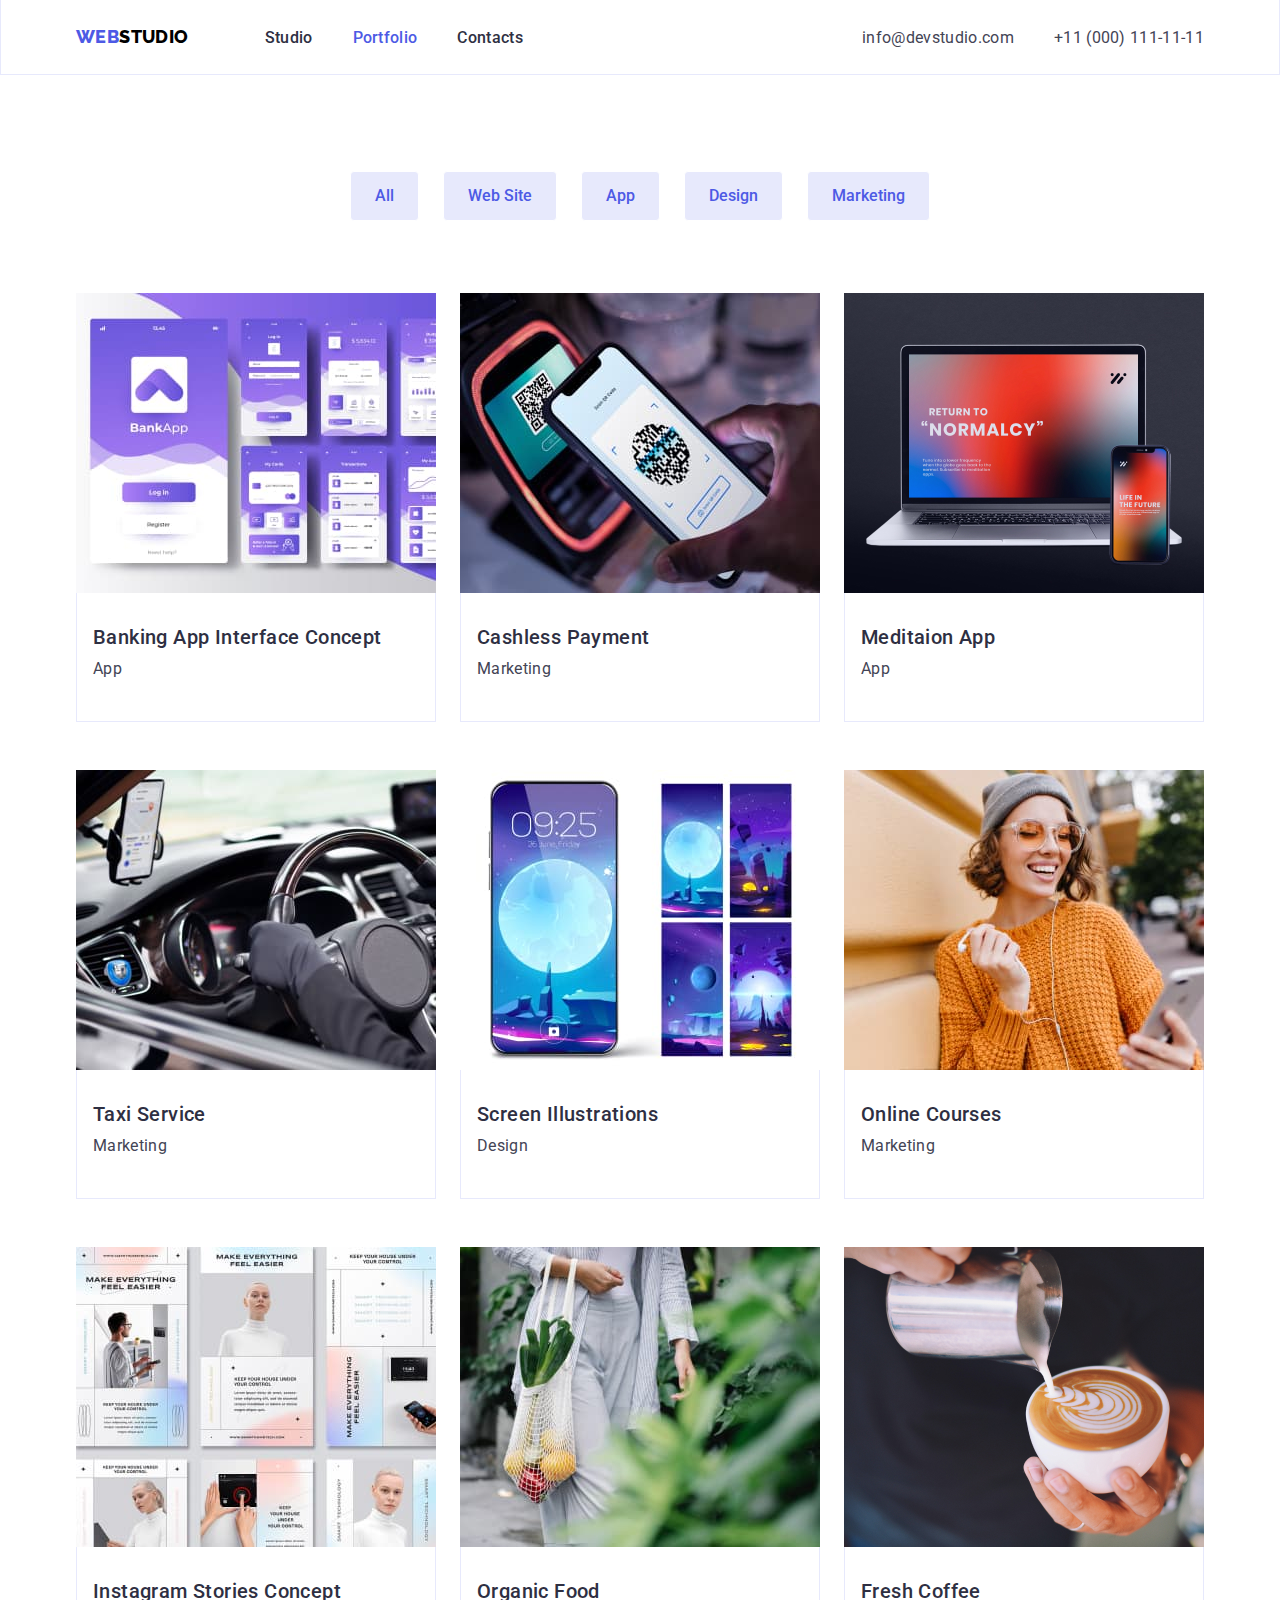
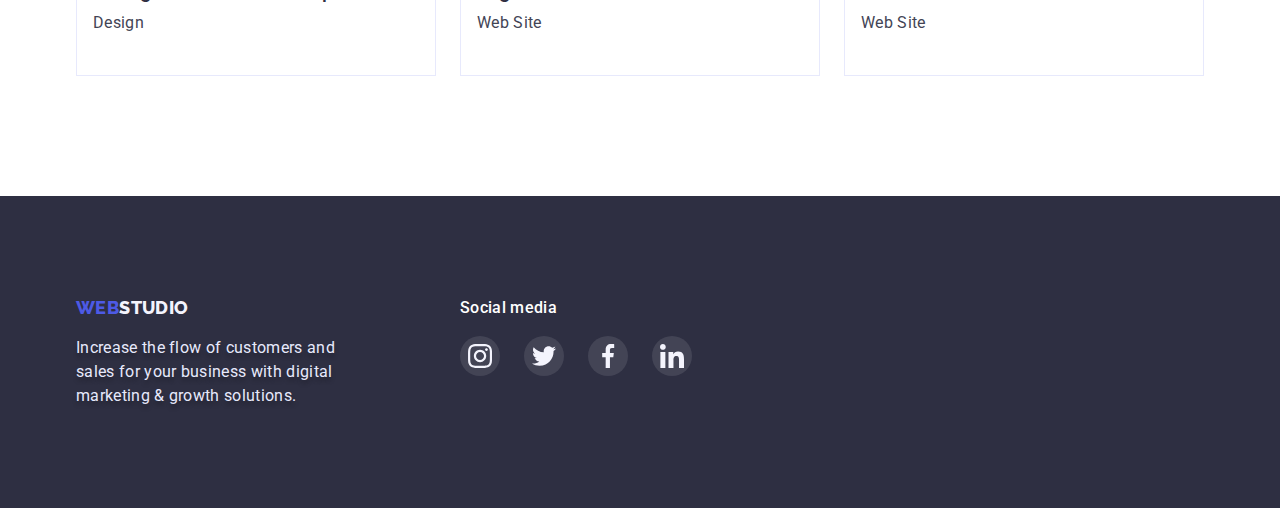
==== commit b9108468: "updatei" ====
--- a/portfolio.html
+++ b/portfolio.html
@@ -84,7 +84,7 @@
   
           
             <li class="list-portfolio">
-          <a href="" class="paragraf-link">
+          
               <img class="img-portfolio"
                 src="./images/portfolio/bankingapp1.jpg"
                 alt="bankingapp"
@@ -95,13 +95,13 @@
                 <h2 class="title-portfolio">Banking App Interface Concept</h2>
                 <p class="paragraf">App</p>
               </div>
-              </a>
+              
               </li>
               
             
             <li class="list-portfolio">
-<a href="" class="paragraf-link">
-              <img class="img-portfolio"
+              
+                 <img class="img-portfolio"
                 src="./images/portfolio/cashlispay.jpg"
                 alt="charlespaymant"
                 width="360"
@@ -110,11 +110,12 @@
                 <h2 class="title-portfolio">Cashless Payment</h2>
                 <p class="paragraf">Marketing</p>
               </div>
-              </a>
-            </li>
-              
-            <li class="list-portfolio">
-             <a href="" class="paragraf-link">
+              
+            </li>
+            
+              
+            <li class="list-portfolio">
+             <a href="" class="paragraf-link link">
               <img class="img-portfolio"
                 src="./images/portfolio/meditaonapp.jpg"
                 alt="bankingapp"
@@ -128,7 +129,9 @@
               </a>
             </li>
             
-            <li class="list-portfolio"><a href="" class="paragraf-link">
+            
+            <li class="list-portfolio">
+              
               <img class="img-portfolio"
                 src="./images/portfolio/taxiservice1.jpg"
                 alt="taxiservice"
@@ -139,11 +142,12 @@
                 <h2 class="title-portfolio">Taxi Service</h2>
                 <p class="paragraf">Marketing</p>
               </div>
-              </a>
-            </li>
-          
-            
-            <li class="list-portfolio"><a href="" class="paragraf-link">
+              
+            </li>
+          
+          
+            <li class="list-portfolio">
+              
               <img class="img-portfolio"
                 src="./images/portfolio/screenilustration.jpg"
                 alt="screenilustration"
@@ -154,10 +158,11 @@
                 <h2 class="title-portfolio">Screen Illustrations</h2>
                 <p class="paragraf">Design</p>
               </div>
-              </a>
-            </li>
-
-            <li class="list-portfolio"><a href="" class="paragraf-link"></a>
+              
+            </li>
+          
+            <li class="list-portfolio">
+              
               <img class="img-portfolio"
                 src="./images/portfolio/onlinecurses.jpg"
                 alt="onlinecurses"
@@ -171,8 +176,9 @@
               </a>
             </li>
           
-
-            <li class="list-portfolio"><a href="" class="paragraf-link"></a>
+      
+            <li class="list-portfolio">
+              
               <img class="img-portfolio"
                 src="./images/portfolio/instagramstories.jpg"
                 alt="instagramstories"
@@ -183,10 +189,12 @@
                 <h2 class="title-portfolio">Instagram Stories Concept</h2>
                 <p class="paragraf">Design</p>
               </div>
-              </a>
-            </li>
+              
+            </li>
+          
            
-            <li class="list-portfolio"><a href="" class="paragraf-link"></a>
+            <li class="list-portfolio">
+              
               <img class="img-portfolio"
                 src="./images/portfolio/organikfood1.jpg"
                 alt="organicfood"
@@ -197,22 +205,22 @@
                 <h2 class="title-portfolio">Organic Food</h2>
                 <p class="paragraf">Web Site</p>
               </div>
-              </a>
-            </li>
-
-            <li class="list-portfolio">
-              <a href="" class="paragraf-link">
+             
+            </li>
+            
+          
+            <li class="list-portfolio">
+              
               <img class="img-portfolio"
                 src="./images/portfolio/coffe.jpg"
                 alt="freschkafe"
                 width="360"
                 height="300"
               />
-              <div class="tit-paragraf">
-                <h2 class="title-portfolio">Fresh Coffee</h2>
-                <p class="paragraf">Web Site</p>
-              </div>
-              </a>
+              <div class="tit-paragraf ">
+                <h2 class="title-portfolio ">Fresh Coffee</h2>
+                <p class="paragraf ">Web Site</p>
+              </div>
             </li>
             
           </ul>
--- a/css/styles.css
+++ b/css/styles.css
@@ -654,19 +654,17 @@
     justify-content: center;
     align-items: center;
     background: rgba(255 255 255 0, 2);
-
     width: 40px;
     height: 40px;
-}
-
-.soc-link-footer {
-    background: #2E2F42;
-}
+    background-color: #434455;
+
+}
+
 
 
 .soc-link-footer:hover,
 .soc-link-footer:focus {
-    background-color: var(--green-hover-color);
+    background: var(--green-hover-color);
 
 }
 
@@ -775,7 +773,7 @@
 
 
 .tit-paragraf:hover,
-.paragraf:focus {
+.tit-paragraf:focus {
     box-shadow: 0px 1px 6px rgba(46, 47, 66, 0.08);
 }
 
@@ -785,7 +783,13 @@
 }
 
 .list-portfolio:hover,
-.list-portfolio:focus {}
+.list-portfolio:focus {
+
+    box-shadow: 0px 1px 6px rgba(46, 47, 66, 0.08),
+        0px 1px 1px rgba(46, 47, 66, 0.16),
+        0px 2px 1px rgba(46, 47, 66, 0.08);
+
+}
 
 .button-portfolio:hover,
 .button-portfolio:focus {
@@ -797,6 +801,18 @@
     ;
 }
 
-.wrap {
-    /* display: block; */
+.schadow {}
+
+.tit-paragraf {}
+
+
+.img-portfolio {
+    display: block;
+    max-width: 100%;
+    height: auto;
+}
+
+.hero-button:hover,
+.hero-button:focus {
+    background-color: #404bbf;
 }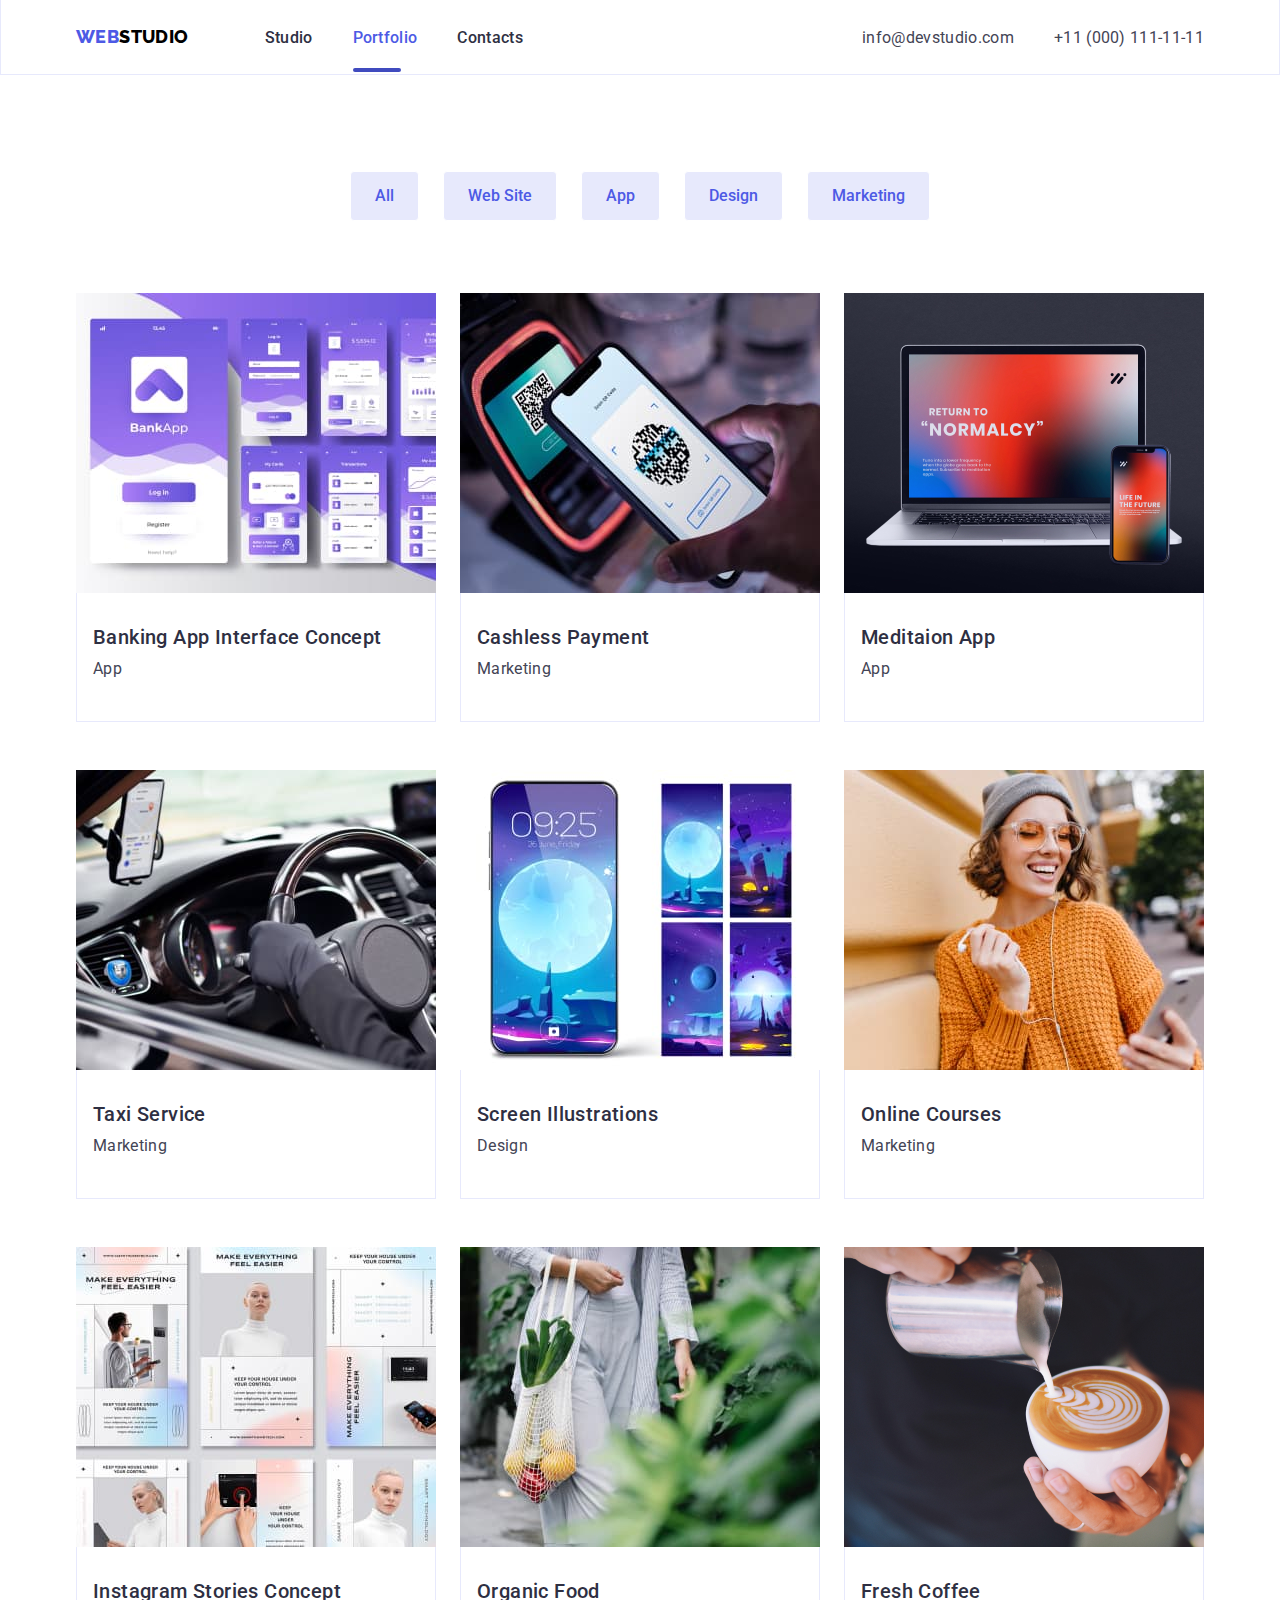
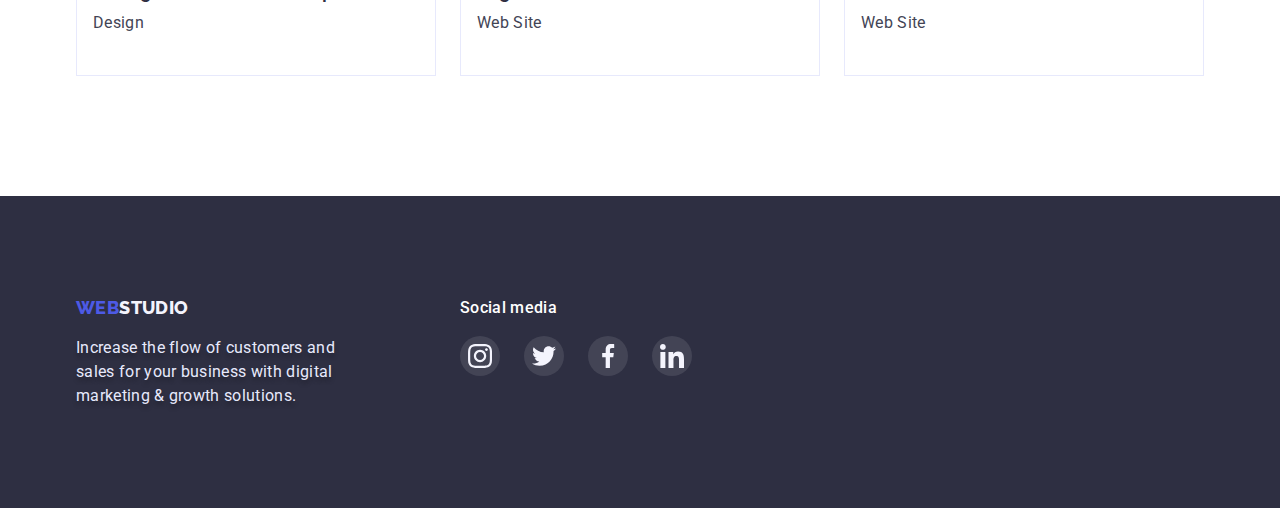
==== commit d5212d27: "Modal hw5" ====
--- a/portfolio.html
+++ b/portfolio.html
@@ -57,6 +57,7 @@
     </header>
     <!-- Hero -->
     <main>
+    
       <section class="button-port">
         <div class="container">
           <ul class="header-list list btn">
@@ -84,44 +85,58 @@
   
           
             <li class="list-portfolio">
-          
+              <a href="#" class="list-portfolio-wrapper link"></a>
+          <div class="overlay-wraper">
               <img class="img-portfolio"
                 src="./images/portfolio/bankingapp1.jpg"
                 alt="bankingapp"
                 width="360"
-                height="300"
-              />
+                />
+        
+ <p class="overlay"> 14 Stylish and User-Friendly App Design
+   Concepts · Task Manager App ·
+ Calorie Tracker App · Exotic Fruit Ecommerce App·Cloud Storage App
+</p> 
+      </div>
               <div class="tit-paragraf">
                 <h2 class="title-portfolio">Banking App Interface Concept</h2>
                 <p class="paragraf">App</p>
               </div>
               
               </li>
-              
-            
-            <li class="list-portfolio">
-              
+                <li class="list-portfolio">
+              <div class="overlay-wraper">
                  <img class="img-portfolio"
                 src="./images/portfolio/cashlispay.jpg"
                 alt="charlespaymant"
                 width="360"
-                height="300" />
+                 />
+                 <p class="overlay"> 14 Stylish and User-Friendly App Design
+   Concepts · Task Manager App ·
+ Calorie Tracker App · Exotic Fruit Ecommerce App·Cloud Storage App
+</p> 
+      </div>
              <div class="tit-paragraf">
                 <h2 class="title-portfolio">Cashless Payment</h2>
                 <p class="paragraf">Marketing</p>
               </div>
-              
             </li>
             
-              
-            <li class="list-portfolio">
+              <li class="list-portfolio">
+                <div class="overlay-wraper">
              <a href="" class="paragraf-link link">
+               <div class="overlay-wraper"></div>
               <img class="img-portfolio"
                 src="./images/portfolio/meditaonapp.jpg"
                 alt="bankingapp"
                 width="360"
-                height="300"
-              />
+                
+              />
+              <p class="overlay"> 14 Stylish and User-Friendly App Design
+   Concepts · Task Manager App ·
+ Calorie Tracker App · Exotic Fruit Ecommerce App·Cloud Storage App
+</p> 
+      </div>
               <div class="tit-paragraf">
                 <h2 class="title-portfolio">Meditaion App</h2>
                 <p class="paragraf">App</p>
@@ -129,31 +144,38 @@
               </a>
             </li>
             
-            
-            <li class="list-portfolio">
-              
+            <li class="list-portfolio">
+               <div class="overlay-wraper">
               <img class="img-portfolio"
                 src="./images/portfolio/taxiservice1.jpg"
                 alt="taxiservice"
                 width="360"
-                height="300"
-              />
+              
+              />
+              <p class="overlay"> 14 Stylish and User-Friendly App Design
+   Concepts · Task Manager App ·
+ Calorie Tracker App · Exotic Fruit Ecommerce App·Cloud Storage App
+</p> 
+      </div>
               <div class="tit-paragraf">
                 <h2 class="title-portfolio">Taxi Service</h2>
                 <p class="paragraf">Marketing</p>
               </div>
               
             </li>
-          
-          
-            <li class="list-portfolio">
-              
+            <li class="list-portfolio">
+               <div class="overlay-wraper">
               <img class="img-portfolio"
                 src="./images/portfolio/screenilustration.jpg"
                 alt="screenilustration"
                 width="360"
-                height="300"
-              />
+             
+              />
+              <p class="overlay"> 14 Stylish and User-Friendly App Design
+   Concepts · Task Manager App ·
+ Calorie Tracker App · Exotic Fruit Ecommerce App·Cloud Storage App
+</p> 
+      </div>
               <div class="tit-paragraf">
                 <h2 class="title-portfolio">Screen Illustrations</h2>
                 <p class="paragraf">Design</p>
@@ -162,13 +184,19 @@
             </li>
           
             <li class="list-portfolio">
+               <div class="overlay-wraper">
               
               <img class="img-portfolio"
                 src="./images/portfolio/onlinecurses.jpg"
                 alt="onlinecurses"
                 width="360"
-                height="300"
-              />
+               
+              />
+              <p class="overlay"> 14 Stylish and User-Friendly App Design
+   Concepts · Task Manager App ·
+ Calorie Tracker App · Exotic Fruit Ecommerce App·Cloud Storage App
+</p> 
+      </div>
               <div class="tit-paragraf">
                 <h2 class="title-portfolio">Online Courses</h2>
                 <p class="paragraf">Marketing</p>
@@ -178,45 +206,58 @@
           
       
             <li class="list-portfolio">
+               <div class="overlay-wraper">
               
               <img class="img-portfolio"
                 src="./images/portfolio/instagramstories.jpg"
                 alt="instagramstories"
                 width="360"
-                height="300"
-              />
+                
+              />
+              <p class="overlay"> 14 Stylish and User-Friendly App Design
+   Concepts · Task Manager App ·
+ Calorie Tracker App · Exotic Fruit Ecommerce App·Cloud Storage App
+</p> 
+      </div>
               <div class="tit-paragraf">
                 <h2 class="title-portfolio">Instagram Stories Concept</h2>
                 <p class="paragraf">Design</p>
               </div>
-              
-            </li>
-          
-           
-            <li class="list-portfolio">
+              </li>
+          <li class="list-portfolio">
+               <div class="overlay-wraper">
               
               <img class="img-portfolio"
                 src="./images/portfolio/organikfood1.jpg"
                 alt="organicfood"
                 width="360"
-                height="300"
-              />
+                
+              />
+              <p class="overlay"> 14 Stylish and User-Friendly App Design
+   Concepts · Task Manager App ·
+ Calorie Tracker App · Exotic Fruit Ecommerce App·Cloud Storage App
+</p> 
+      </div>
               <div class="tit-paragraf">
                 <h2 class="title-portfolio">Organic Food</h2>
                 <p class="paragraf">Web Site</p>
               </div>
              
             </li>
-            
-          
-            <li class="list-portfolio">
+             <li class="list-portfolio">
+               <div class="overlay-wraper">
               
               <img class="img-portfolio"
                 src="./images/portfolio/coffe.jpg"
                 alt="freschkafe"
                 width="360"
-                height="300"
-              />
+                
+              />
+              <p class="overlay"> 14 Stylish and User-Friendly App Design
+   Concepts · Task Manager App ·
+ Calorie Tracker App · Exotic Fruit Ecommerce App·Cloud Storage App
+</p> 
+      </div>
               <div class="tit-paragraf ">
                 <h2 class="title-portfolio ">Fresh Coffee</h2>
                 <p class="paragraf ">Web Site</p>
@@ -241,7 +282,7 @@
       </div>
 
       <div class="media">
-        <h3 class="foot-tit">Social media</h3>
+        <b class="foot-tit">Social media</b>
         <ul class="soc-list list">
            <li class="soc-list-footer">
                    <a href=""class="soc-link-footer">                                                                                                                             
--- a/css/styles.css
+++ b/css/styles.css
@@ -48,6 +48,7 @@
     padding-right: 32px;
     margin-top: 59px;
     border: none;
+    transition: color 250ms cubic-bezier(0.4, 0, 0.2, 1);
 
 }
 
@@ -83,11 +84,13 @@
     font-size: 18px;
     line-height: 1.33;
     font-family: "Raleway", sans-serif;
+    transition: color 250ms cubic-bezier(0.4, 0, 0.2, 1);
 }
 
 .logo-link:hover,
 .logo-link:focus {
     color: var(--accent-focus);
+    transition: color 250ms cubic-bezier(0.4, 0, 0.2, 1);
 }
 
 .log {
@@ -101,6 +104,7 @@
 
 .logo-f {
     margin-bottom: 16px;
+    transition: color 250ms cubic-bezier(0.4, 0, 0.2, 1);
 }
 
 .contakt-link {
@@ -110,18 +114,21 @@
     line-height: 1.5;
     letter-spacing: 0.02em;
     color: var(--paragraf-text-color);
+    transition: color 250ms cubic-bezier(0.4, 0, 0.2, 1);
 }
 
 .contakt-nav:hover,
 .contakt-nav:focus,
 .contakt-nav.current {
     color: var(--accent-focus);
+
 }
 
 .contakt-link:hover,
 .contakt-link:focus,
 .contakt-link:active {
     color: var(--accent-focus);
+
 }
 
 .contakt-nav {
@@ -130,6 +137,7 @@
     line-height: 1.5;
     letter-spacing: 0.02em;
     color: var(--tittle-body-color);
+    transition: color 250ms cubic-bezier(0.4, 0, 0.2, 1);
 }
 
 .site-button {
@@ -144,12 +152,14 @@
     line-height: 1.5;
     font-family: "Roboto";
     padding: 12px 24px;
+    transition: color 250ms cubic-bezier(0.4, 0, 0.2, 1);
 }
 
 .site-button:hover,
 .site-button:focus {
     color: var(--accent-color);
-    background-color: var(--accent-focus)
+    background-color: var(--accent-focus);
+
 }
 
 .background {
@@ -159,6 +169,7 @@
 .site-button:active {
     background-color: var(--accent-focus);
     color: var(--accent-color);
+
 }
 
 .title-ferst {
@@ -223,11 +234,13 @@
     width: 264px;
     margin-bottom: 16px;
     display: flex;
+    transition: color 250ms cubic-bezier(0.4, 0, 0.2, 1);
 }
 
 .logo-f:hover,
 .logo-f:focus {
     color: var(--accent-focus);
+
 }
 
 
@@ -243,9 +256,11 @@
 h4,
 h5,
 h6,
-p {
+p,
+b {
     margin-top: 0;
     margin-bottom: 0;
+
 }
 
 ul,
@@ -309,6 +324,7 @@
 
 .logo-link {
     margin-right: 76px;
+    transition: color 250ms cubic-bezier(0.4, 0, 0.2, 1);
 }
 
 .header-list {
@@ -338,6 +354,7 @@
 
 .adress {
     display: flex;
+    transition: color 250ms cubic-bezier(0.4, 0, 0.2, 1);
 }
 
 .header {
@@ -376,7 +393,9 @@
         rgba(46, 47, 66, 0.16); */
 }
 
-.button-portfolio {}
+.button-portfolio {
+    transition: color 250ms cubic-bezier(0.4, 0, 0.2, 1);
+}
 
 .button-portfolio:not(:last-child) {
     margin-right: 24px;
@@ -404,6 +423,7 @@
     margin-right: auto;
     justify-content: center;
     margin-bottom: 72px;
+    transition: color 250ms cubic-bezier(0.4, 0, 0.2, 1);
 }
 
 .section {
@@ -595,7 +615,7 @@
     width: 104px;
     height: 56px;
     fill: #afb1b8;
-
+    transition: color 250ms cubic-bezier(0.4, 0, 0.2, 1);
 
 }
 
@@ -614,6 +634,7 @@
     height: 100%;
     border: 1px solid #8e8f99;
     border-radius: 4px;
+    transition: color 250ms cubic-bezier(0.4, 0, 0.2, 1);
 
 }
 
@@ -621,24 +642,28 @@
 .link-cust:hover,
 .link-cust:focus {
     border-color: var(--hover-focus-color);
+    transition: color 250ms cubic-bezier(0.4, 0, 0.2, 1);
 
 }
 
 .link-cust:hover .icon,
 .link-cust:focus .icon {
     fill: var(--hover-focus-color);
+    transition: color 250ms cubic-bezier(0.4, 0, 0.2, 1);
 }
 
 .icon-cust {
     width: calc((100%-120px)/6);
     height: 88px;
     list-style: none;
+    transition: color 250ms cubic-bezier(0.4, 0, 0.2, 1);
 
 }
 
 .soc-link:hover,
 .soc-link:focus {
     background-color: var(--hover-focus-color);
+    transition: color 250ms cubic-bezier(0.4, 0, 0.2, 1);
 
 }
 
@@ -657,6 +682,7 @@
     width: 40px;
     height: 40px;
     background-color: #434455;
+    transition: color 250ms cubic-bezier(0.4, 0, 0.2, 1);
 
 }
 
@@ -665,16 +691,16 @@
 .soc-link-footer:hover,
 .soc-link-footer:focus {
     background: var(--green-hover-color);
+    transition: color 250ms cubic-bezier(0.4, 0, 0.2, 1);
 
 }
 
 .foot-tit {
     color: #ffffff;
-    display: flex;
+    display: block;
     font-weight: 500;
     margin-bottom: 16px;
     cursor: pointer;
-
     font-family: 'Roboto';
     font-style: normal;
     font-size: 16px;
@@ -686,6 +712,7 @@
 .foot-tit:focus {
 
     color: rgba(231, 233, 252, 1);
+
 }
 
 .social {
@@ -768,9 +795,9 @@
 
 .list-portfolio {
     cursor: pointer;
-}
-
-
+    position: relative;
+    display: block;
+}
 
 .tit-paragraf:hover,
 .tit-paragraf:focus {
@@ -798,7 +825,6 @@
         0px 2px 1px rgba(0, 0, 0, 0.08),
         0px 2px 2px rgba(0, 0, 0, 0.12);
     border-radius: 4px;
-    ;
 }
 
 .schadow {}
@@ -810,9 +836,189 @@
     display: block;
     max-width: 100%;
     height: auto;
+
 }
 
 .hero-button:hover,
 .hero-button:focus {
     background-color: #404bbf;
+    transition: color 250ms cubic-bezier(0.4, 0, 0.2, 1);
+}
+
+
+
+.contakt-nav:hover::after,
+.contakt-nav:focus::after,
+.contakt-nav.current:active::after {
+    content: "";
+    color: inherit;
+    align-items: baseline;
+    display: block;
+    background: var(--hover-focus-color);
+    border-radius: 2px;
+    width: 48px;
+    height: 4px;
+    position: absolute;
+    left: 0px;
+    top: 48px;
+    transform: translate();
+    transition: color 250ms cubic-bezier(0.4, 0, 0.2, 1);
+
+}
+
+.contakt-nav.current::after {
+
+    content: "";
+    color: inherit;
+    align-items: baseline;
+    display: block;
+    background: var(--hover-focus-color);
+    border-radius: 2px;
+    width: 48px;
+    height: 4px;
+    position: absolute;
+    left: 0px;
+    top: 48px;
+    transform: translatey(-100%);
+    transition: color 250ms cubic-bezier(0.4, 0, 0.2, 1);
+}
+
+.header-contact {
+    position: relative;
+}
+
+
+/* ------------TEST----------------- */
+.box-text {
+
+    width: 300px;
+    height: 300px;
+    margin-left: auto;
+    margin-right: auto;
+    background-color: #4D5AE5;
+    box-shadow: 0px 2px 1px -1px rgba(0, 0, 0, 0.2),
+        0px 1px 1px 0px rgba(0, 0, 0, 0.14), 0px 1px 3px 0px rgba(0, 0, 0, 0.12);
+    position: relative;
+    overflow: hidden;
+}
+
+.box-text:hover .thumb-text {
+    transform: translatex(0);
+}
+
+.thumb-text {
+
+    position: absolute;
+    top: 0;
+    left: 0;
+    width: 100%;
+    height: 100%;
+    background-color: #3f51b5;
+
+    transform: translatex(-100%);
+    transition: transform 250ms ease;
+}
+
+.thumb-text>p {
+    color: #fff;
+    padding: 10px;
+    margin: 0;
+    font-size: 18px;
+}
+
+.overlay {
+    position: absolute;
+    background-color: var(--accent-focus);
+    width: 100%;
+    height: 100%;
+    left: 0px;
+    top: 0px;
+    background-blend-mode: soft-light;
+    mix-blend-mode: normal;
+    color: var(--accent-color);
+    padding-left: 32px;
+    padding-top: 40px;
+    overflow: auto;
+    transform: translate(-100%, 0);
+    /* transition: transform 250ms linear; */
+    cubic-bezier: (0.4, 0, 0.2, 1);
+    z-index: ;
+    transition: transform 250ms cubic-bezier(0.4, 0, 0.2, 1);
+
+
+}
+
+.overlay-wraper {
+    position: relative;
+    overflow: hidden;
+
+}
+
+.list-portfolio:hover .overlay,
+.list-portfolio:focus .overlay {
+    transform: translate(0, 0);
+}
+
+/* -------js Window--------- */
+.backdrop {
+    position: fixed;
+    width: 100%;
+    height: 100%;
+    left: 0;
+    top: 0;
+    box-shadow: 0px 1px 1px rgba(0, 0, 0, 0.14),
+        0px 1px 3px rgba(0, 0, 0, 0.12),
+        0px 2px 1px rgba(0, 0, 0, 0.2);
+    border-radius: 4px;
+    z-index: 100;
+}
+
+
+.backdrop {}
+
+.modal {
+    position: absolute;
+    width: 408px;
+    height: 576px;
+    left: 50%;
+    top: 50%;
+    background: #FCFCFC;
+    transform: translate(-50%, -50%);
+}
+
+.modal-close-btn {
+    position: absolute;
+    top: 24px;
+    right: 24px;
+    display: flex;
+    justify-content: center;
+    align-items: center;
+    background-color: transparent;
+    border: 1px solid #8e8f99;
+    padding: 0;
+    width: 24px;
+    height: 24px;
+    border-radius: 50%;
+    background-color: var(--second-color);
+    transition: transform 250ms cubic-bezier(0.4, 0, 0.2, 1);
+
+}
+
+.modal-close-btn:hover,
+.modal-close-btn:focus {
+
+    fill: var(--accent-color);
+    background-color: var(--hover-focus-color);
+}
+
+.icon-modal {
+    width: 8px;
+    height: 8px;
+    justify-content: center;
+    align-content: center;
+
+
+    position: absolute;
+    transition: transform 250ms cubic-bezier(0.4, 0, 0.2, 1);
+
 }